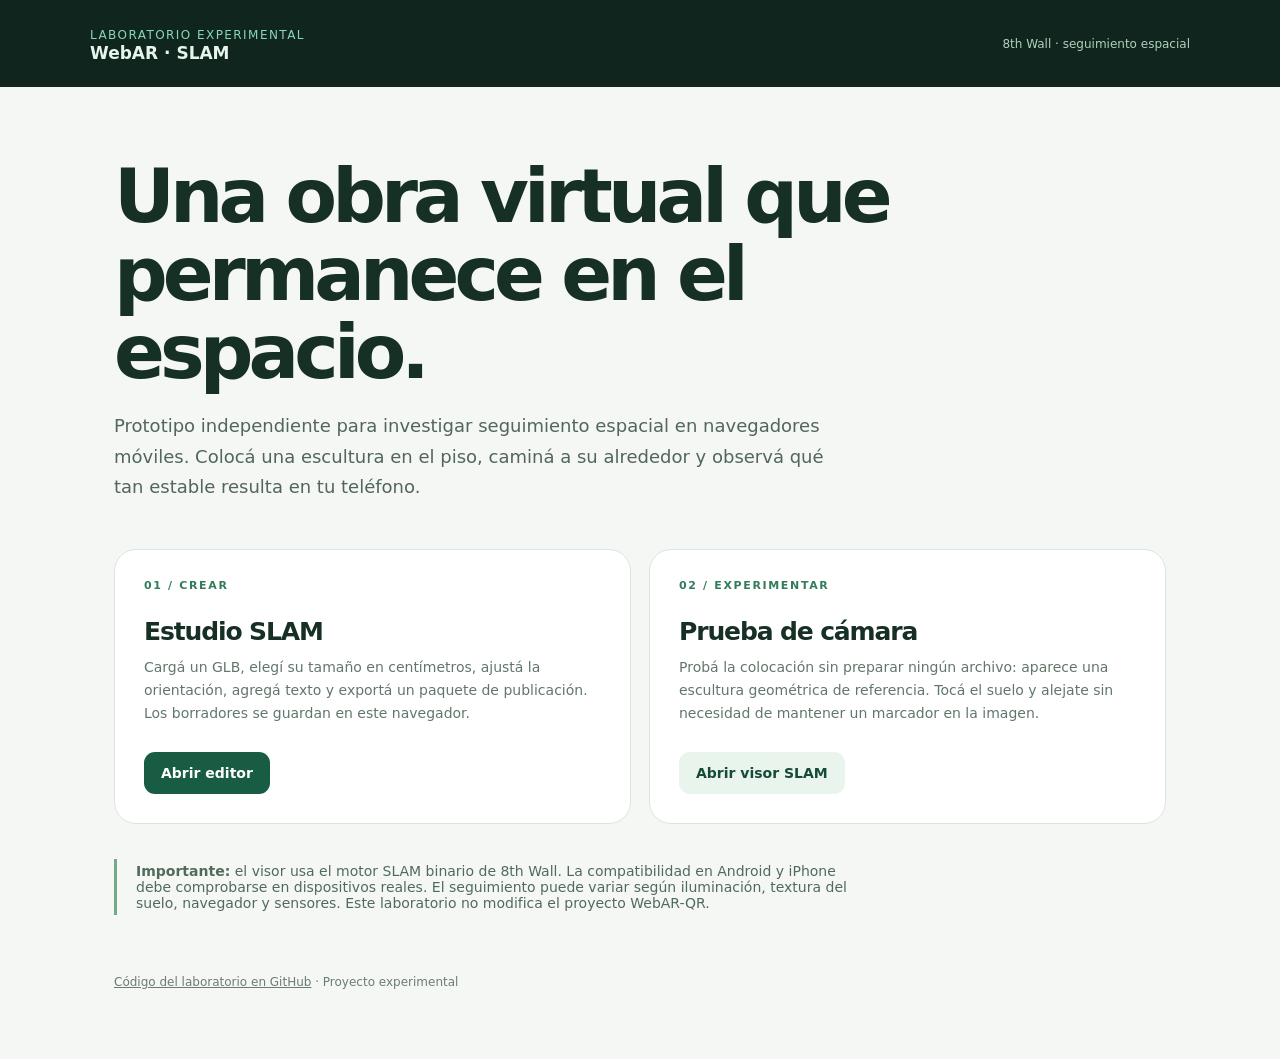
==== index.html @ 192cb311 "Create independent WebAR SLAM Lab landing page" ====
<!doctype html>
<html lang="es">
<head>
  <meta charset="utf-8">
  <meta name="viewport" content="width=device-width,initial-scale=1">
  <meta name="theme-color" content="#10251e">
  <title>WebAR · SLAM Lab</title>
  <style>
    :root{font-family:Inter,system-ui,-apple-system,sans-serif;color:#173025;background:#f5f7f4}
    *{box-sizing:border-box}body{margin:0}
    header{padding:24px max(24px,calc((100vw - 1100px)/2));background:#10251e;color:#e6f5eb;display:flex;justify-content:space-between;align-items:center;gap:20px}
    header small{font-size:12px;letter-spacing:.12em;text-transform:uppercase;color:#86d9b5}
    header strong{font-size:17px}a{color:inherit}
    main{max-width:1100px;margin:0 auto;padding:clamp(28px,6vw,70px) 24px}
    h1{font-size:clamp(40px,6.5vw,75px);letter-spacing:-.065em;line-height:1.04;margin:0 0 20px;max-width:850px}
    .lead{max-width:720px;font-size:18px;line-height:1.7;color:#52665b;margin:0 0 46px}
    .grid{display:grid;grid-template-columns:repeat(2,minmax(0,1fr));gap:18px}
    article{background:white;border:1px solid #dbe5df;padding:29px;border-radius:22px;min-height:275px;display:flex;flex-direction:column}
    .eyebrow{font-size:11px;font-weight:750;letter-spacing:.15em;color:#327c5b;text-transform:uppercase;margin-bottom:25px}
    h2{font-size:25px;letter-spacing:-.045em;margin:0 0 10px}
    p{line-height:1.65}article p{font-size:14px;color:#62776a;margin:0 0 27px}
    .button{display:inline-flex;justify-content:center;align-items:center;text-decoration:none;border-radius:11px;background:#175c43;color:white;padding:13px 17px;font-size:14px;font-weight:700;margin-top:auto;width:fit-content}
    .button.secondary{background:#e8f4ec;color:#174b39}
    aside{margin-top:35px;border-left:3px solid #74aa89;padding:4px 0 4px 19px;color:#516b5b;font-size:14px;max-width:750px}
    footer{font-size:12px;color:#6b7c72;margin-top:60px}
    @media(max-width:670px){.grid{grid-template-columns:1fr}header{padding:20px 24px}}
  </style>
</head>
<body>
  <header><div><small>Laboratorio experimental</small><br><strong>WebAR · SLAM</strong></div><span style="font-size:12px;color:#b0d0bc">8th Wall · seguimiento espacial</span></header>
  <main>
    <h1>Una obra virtual que permanece en el espacio.</h1>
    <p class="lead">Prototipo independiente para investigar seguimiento espacial en navegadores móviles. Colocá una escultura en el piso, caminá a su alrededor y observá qué tan estable resulta en tu teléfono.</p>
    <div class="grid">
      <article>
        <div class="eyebrow">01 / Crear</div>
        <h2>Estudio SLAM</h2>
        <p>Cargá un GLB, elegí su tamaño en centímetros, ajustá la orientación, agregá texto y exportá un paquete de publicación. Los borradores se guardan en este navegador.</p>
        <a class="button" href="estudio.html">Abrir editor</a>
      </article>
      <article>
        <div class="eyebrow">02 / Experimentar</div>
        <h2>Prueba de cámara</h2>
        <p>Probá la colocación sin preparar ningún archivo: aparece una escultura geométrica de referencia. Tocá el suelo y alejate sin necesidad de mantener un marcador en la imagen.</p>
        <a class="button secondary" href="visor.html">Abrir visor SLAM</a>
      </article>
    </div>
    <aside><strong>Importante:</strong> el visor usa el motor SLAM binario de 8th Wall. La compatibilidad en Android y iPhone debe comprobarse en dispositivos reales. El seguimiento puede variar según iluminación, textura del suelo, navegador y sensores. Este laboratorio no modifica el proyecto WebAR-QR.</aside>
    <footer><a href="https://github.com/angelv-salazar/webAR-SLAM-Lab">Código del laboratorio en GitHub</a> · Proyecto experimental</footer>
  </main>
</body>
</html>
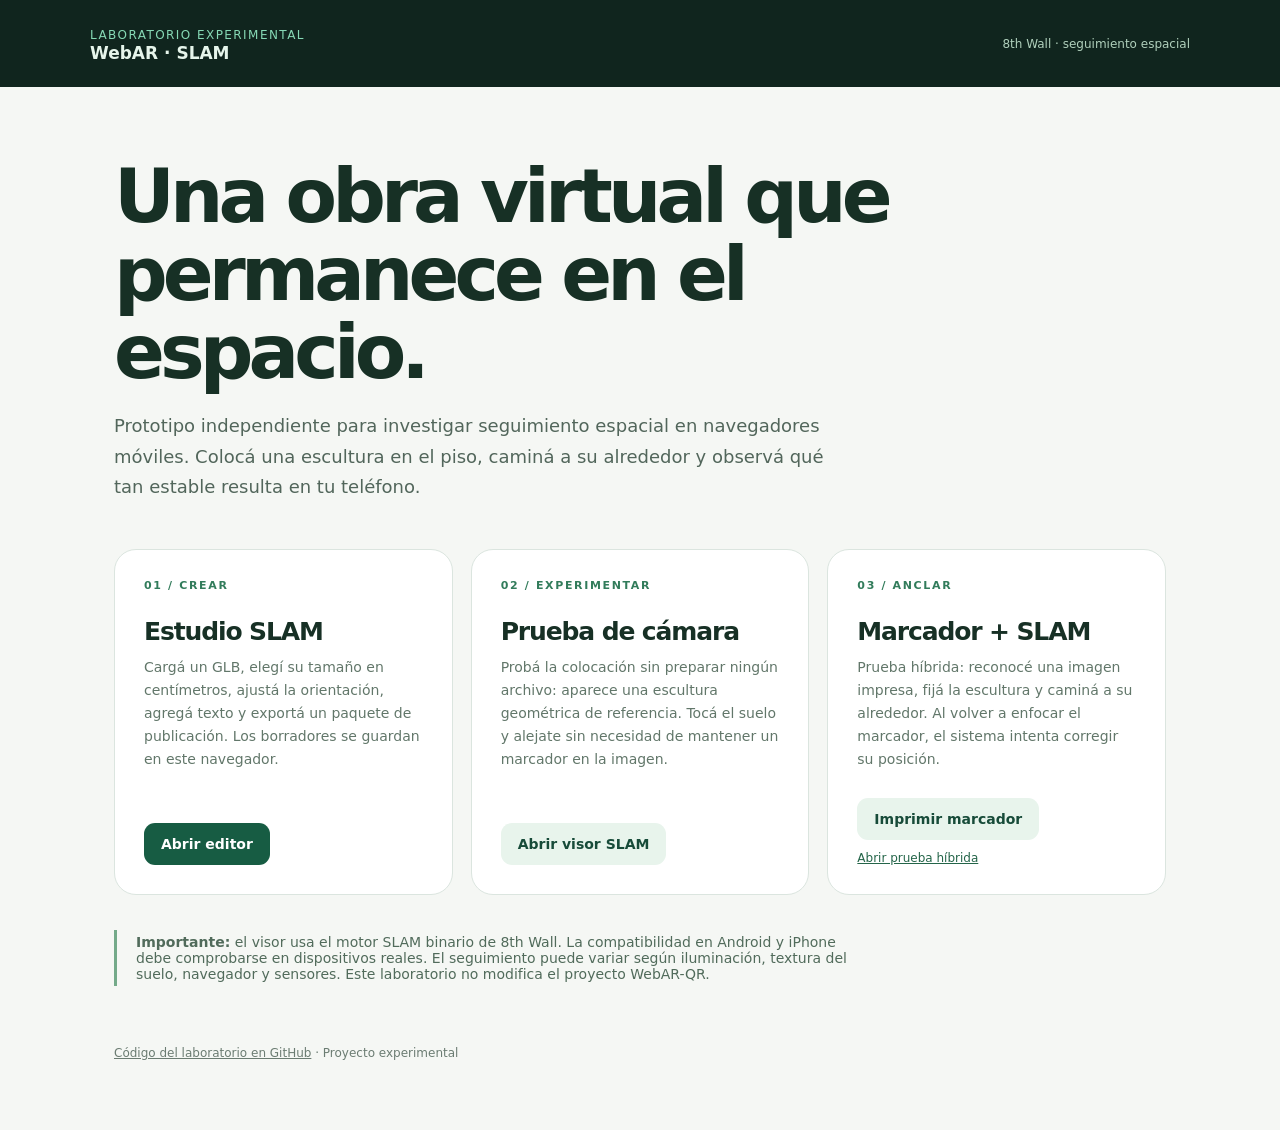
==== commit 8ebee7cb: "Add hybrid 8th Wall marker+SLAM experiment to lab homepage" ====
--- a/index.html
+++ b/index.html
@@ -14,7 +14,7 @@
     main{max-width:1100px;margin:0 auto;padding:clamp(28px,6vw,70px) 24px}
     h1{font-size:clamp(40px,6.5vw,75px);letter-spacing:-.065em;line-height:1.04;margin:0 0 20px;max-width:850px}
     .lead{max-width:720px;font-size:18px;line-height:1.7;color:#52665b;margin:0 0 46px}
-    .grid{display:grid;grid-template-columns:repeat(2,minmax(0,1fr));gap:18px}
+    .grid{display:grid;grid-template-columns:repeat(3,minmax(0,1fr));gap:18px}
     article{background:white;border:1px solid #dbe5df;padding:29px;border-radius:22px;min-height:275px;display:flex;flex-direction:column}
     .eyebrow{font-size:11px;font-weight:750;letter-spacing:.15em;color:#327c5b;text-transform:uppercase;margin-bottom:25px}
     h2{font-size:25px;letter-spacing:-.045em;margin:0 0 10px}
@@ -44,6 +44,13 @@
         <p>Probá la colocación sin preparar ningún archivo: aparece una escultura geométrica de referencia. Tocá el suelo y alejate sin necesidad de mantener un marcador en la imagen.</p>
         <a class="button secondary" href="visor.html">Abrir visor SLAM</a>
       </article>
+      <article>
+        <div class="eyebrow">03 / Anclar</div>
+        <h2>Marcador + SLAM</h2>
+        <p>Prueba híbrida: reconocé una imagen impresa, fijá la escultura y caminá a su alrededor. Al volver a enfocar el marcador, el sistema intenta corregir su posición.</p>
+        <a class="button secondary" href="imprimir-hibrido.html">Imprimir marcador</a>
+        <a href="hibrido.html" style="font-size:12px;color:#246549;margin-top:11px">Abrir prueba híbrida</a>
+      </article>
     </div>
     <aside><strong>Importante:</strong> el visor usa el motor SLAM binario de 8th Wall. La compatibilidad en Android y iPhone debe comprobarse en dispositivos reales. El seguimiento puede variar según iluminación, textura del suelo, navegador y sensores. Este laboratorio no modifica el proyecto WebAR-QR.</aside>
     <footer><a href="https://github.com/angelv-salazar/webAR-SLAM-Lab">Código del laboratorio en GitHub</a> · Proyecto experimental</footer>
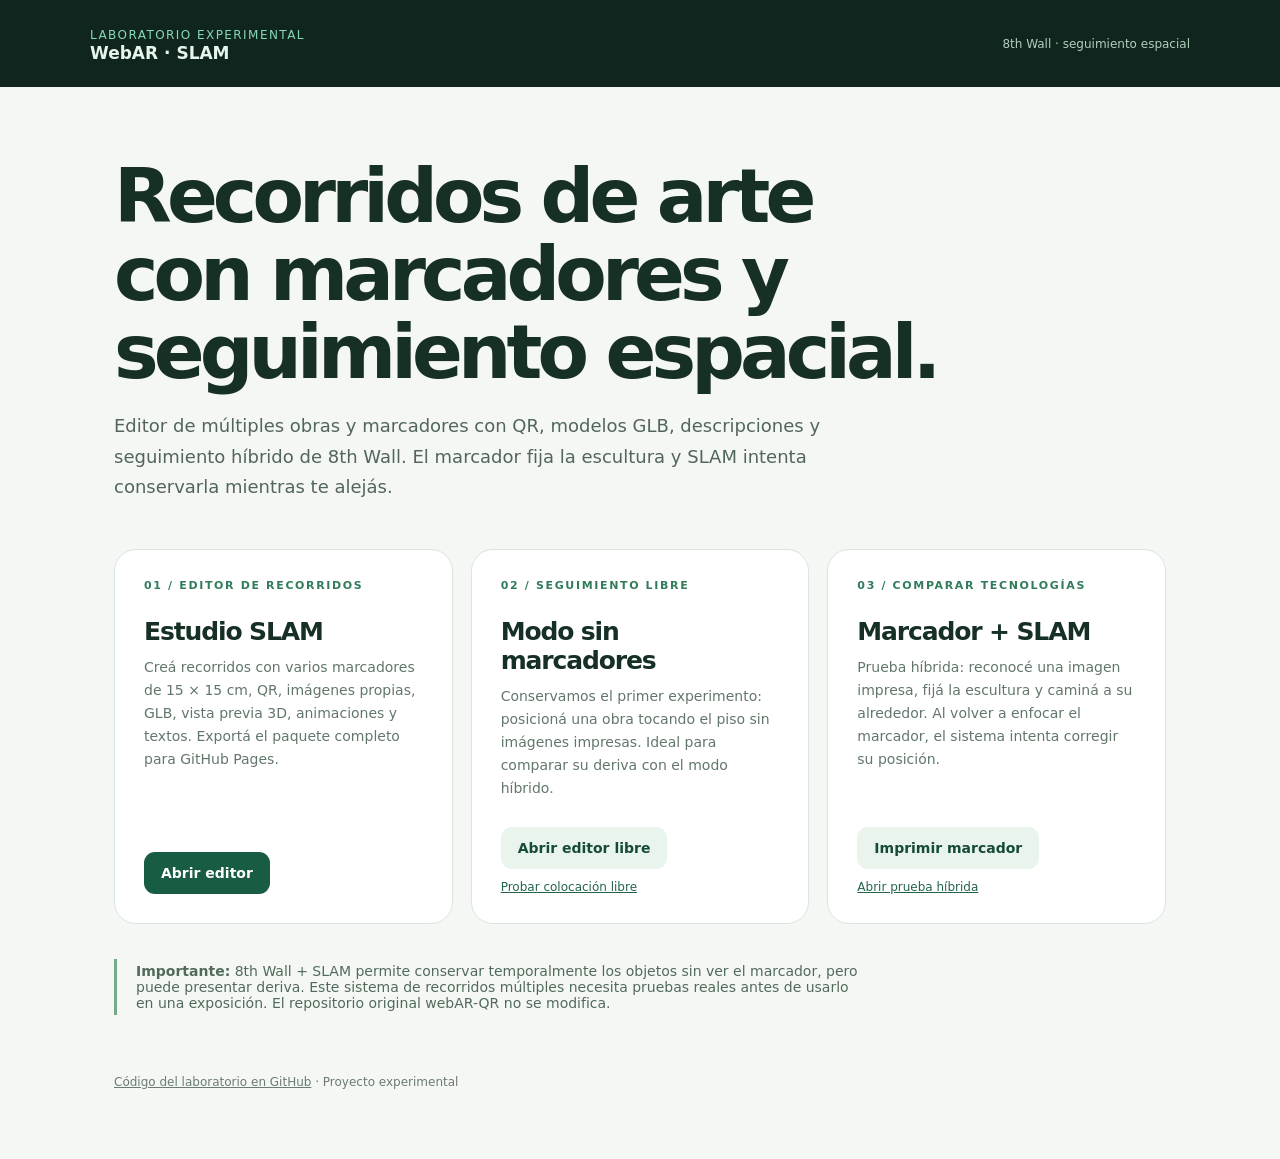
==== commit ccb8e463: "Make multi-marker SLAM routes the primary lab workflow and keep original free-placement experiment a" ====
--- a/index.html
+++ b/index.html
@@ -29,30 +29,31 @@
 <body>
   <header><div><small>Laboratorio experimental</small><br><strong>WebAR · SLAM</strong></div><span style="font-size:12px;color:#b0d0bc">8th Wall · seguimiento espacial</span></header>
   <main>
-    <h1>Una obra virtual que permanece en el espacio.</h1>
-    <p class="lead">Prototipo independiente para investigar seguimiento espacial en navegadores móviles. Colocá una escultura en el piso, caminá a su alrededor y observá qué tan estable resulta en tu teléfono.</p>
+    <h1>Recorridos de arte con marcadores y seguimiento espacial.</h1>
+    <p class="lead">Editor de múltiples obras y marcadores con QR, modelos GLB, descripciones y seguimiento híbrido de 8th Wall. El marcador fija la escultura y SLAM intenta conservarla mientras te alejás.</p>
     <div class="grid">
       <article>
-        <div class="eyebrow">01 / Crear</div>
+        <div class="eyebrow">01 / Editor de recorridos</div>
         <h2>Estudio SLAM</h2>
-        <p>Cargá un GLB, elegí su tamaño en centímetros, ajustá la orientación, agregá texto y exportá un paquete de publicación. Los borradores se guardan en este navegador.</p>
+        <p>Creá recorridos con varios marcadores de 15 × 15 cm, QR, imágenes propias, GLB, vista previa 3D, animaciones y textos. Exportá el paquete completo para GitHub Pages.</p>
         <a class="button" href="estudio.html">Abrir editor</a>
       </article>
       <article>
-        <div class="eyebrow">02 / Experimentar</div>
-        <h2>Prueba de cámara</h2>
-        <p>Probá la colocación sin preparar ningún archivo: aparece una escultura geométrica de referencia. Tocá el suelo y alejate sin necesidad de mantener un marcador en la imagen.</p>
-        <a class="button secondary" href="visor.html">Abrir visor SLAM</a>
+        <div class="eyebrow">02 / Seguimiento libre</div>
+        <h2>Modo sin marcadores</h2>
+        <p>Conservamos el primer experimento: posicioná una obra tocando el piso sin imágenes impresas. Ideal para comparar su deriva con el modo híbrido.</p>
+        <a class="button secondary" href="estudio-libre.html">Abrir editor libre</a>
+        <a href="visor.html" style="font-size:12px;color:#246549;margin-top:11px">Probar colocación libre</a>
       </article>
       <article>
-        <div class="eyebrow">03 / Anclar</div>
+        <div class="eyebrow">03 / Comparar tecnologías</div>
         <h2>Marcador + SLAM</h2>
         <p>Prueba híbrida: reconocé una imagen impresa, fijá la escultura y caminá a su alrededor. Al volver a enfocar el marcador, el sistema intenta corregir su posición.</p>
         <a class="button secondary" href="imprimir-hibrido.html">Imprimir marcador</a>
         <a href="hibrido.html" style="font-size:12px;color:#246549;margin-top:11px">Abrir prueba híbrida</a>
       </article>
     </div>
-    <aside><strong>Importante:</strong> el visor usa el motor SLAM binario de 8th Wall. La compatibilidad en Android y iPhone debe comprobarse en dispositivos reales. El seguimiento puede variar según iluminación, textura del suelo, navegador y sensores. Este laboratorio no modifica el proyecto WebAR-QR.</aside>
+    <aside><strong>Importante:</strong> 8th Wall + SLAM permite conservar temporalmente los objetos sin ver el marcador, pero puede presentar deriva. Este sistema de recorridos múltiples necesita pruebas reales antes de usarlo en una exposición. El repositorio original webAR-QR no se modifica.</aside>
     <footer><a href="https://github.com/angelv-salazar/webAR-SLAM-Lab">Código del laboratorio en GitHub</a> · Proyecto experimental</footer>
   </main>
 </body>
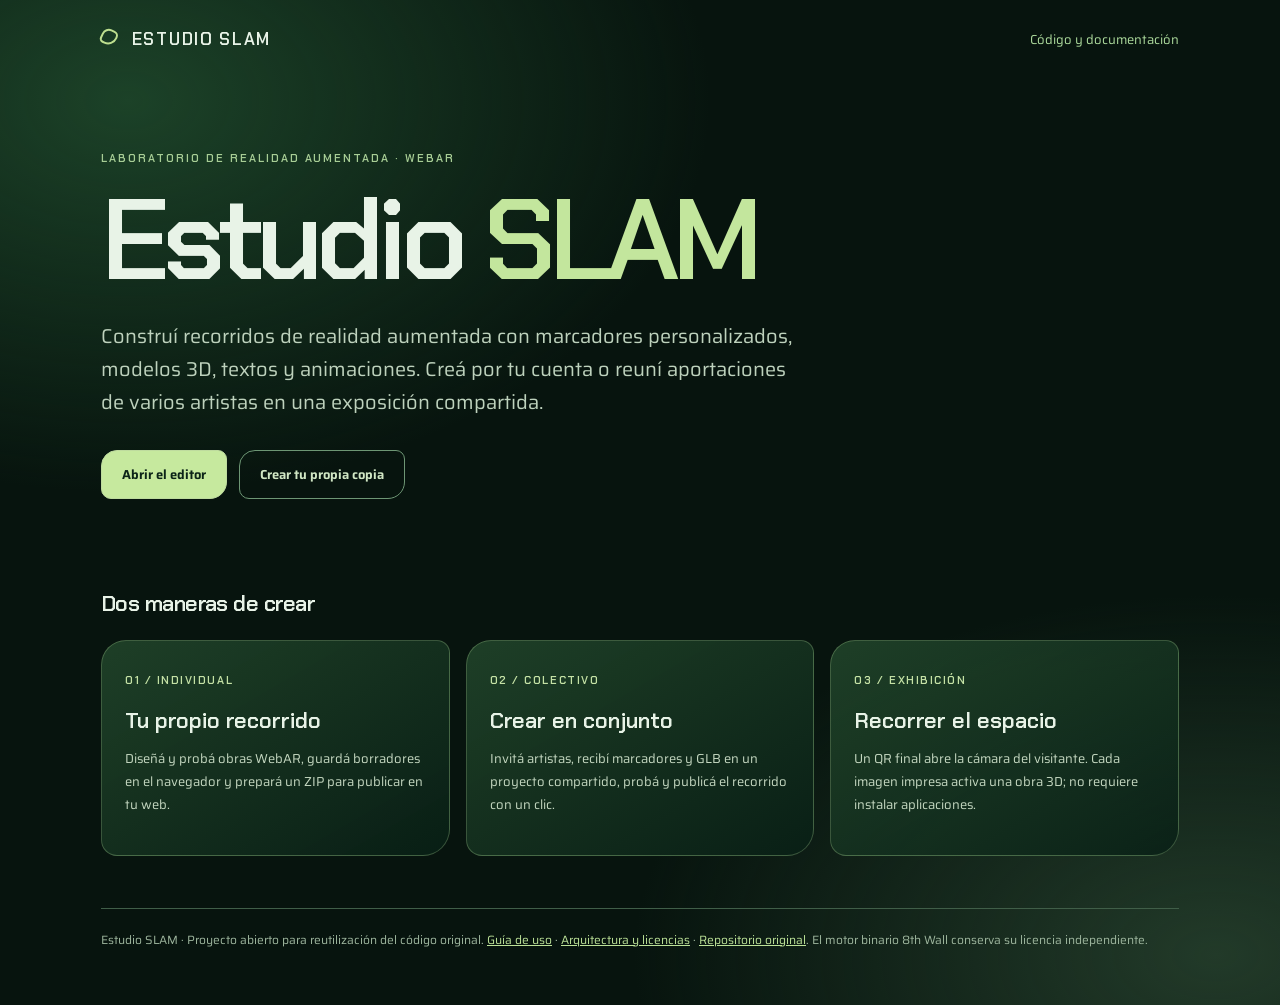
==== commit aa3992f6: "Prepare Estudio SLAM for forks: beginner guides, portable Supabase setup, license and clean reposito" ====
--- a/index.html
+++ b/index.html
@@ -1,60 +1,67 @@
 <!doctype html>
 <html lang="es">
 <head>
-  <meta charset="utf-8">
-  <meta name="viewport" content="width=device-width,initial-scale=1">
-  <meta name="theme-color" content="#10251e">
-  <title>WebAR · SLAM Lab</title>
-  <style>
-    :root{font-family:Inter,system-ui,-apple-system,sans-serif;color:#173025;background:#f5f7f4}
-    *{box-sizing:border-box}body{margin:0}
-    header{padding:24px max(24px,calc((100vw - 1100px)/2));background:#10251e;color:#e6f5eb;display:flex;justify-content:space-between;align-items:center;gap:20px}
-    header small{font-size:12px;letter-spacing:.12em;text-transform:uppercase;color:#86d9b5}
-    header strong{font-size:17px}a{color:inherit}
-    main{max-width:1100px;margin:0 auto;padding:clamp(28px,6vw,70px) 24px}
-    h1{font-size:clamp(40px,6.5vw,75px);letter-spacing:-.065em;line-height:1.04;margin:0 0 20px;max-width:850px}
-    .lead{max-width:720px;font-size:18px;line-height:1.7;color:#52665b;margin:0 0 46px}
-    .grid{display:grid;grid-template-columns:repeat(3,minmax(0,1fr));gap:18px}
-    article{background:white;border:1px solid #dbe5df;padding:29px;border-radius:22px;min-height:275px;display:flex;flex-direction:column}
-    .eyebrow{font-size:11px;font-weight:750;letter-spacing:.15em;color:#327c5b;text-transform:uppercase;margin-bottom:25px}
-    h2{font-size:25px;letter-spacing:-.045em;margin:0 0 10px}
-    p{line-height:1.65}article p{font-size:14px;color:#62776a;margin:0 0 27px}
-    .button{display:inline-flex;justify-content:center;align-items:center;text-decoration:none;border-radius:11px;background:#175c43;color:white;padding:13px 17px;font-size:14px;font-weight:700;margin-top:auto;width:fit-content}
-    .button.secondary{background:#e8f4ec;color:#174b39}
-    aside{margin-top:35px;border-left:3px solid #74aa89;padding:4px 0 4px 19px;color:#516b5b;font-size:14px;max-width:750px}
-    footer{font-size:12px;color:#6b7c72;margin-top:60px}
-    @media(max-width:670px){.grid{grid-template-columns:1fr}header{padding:20px 24px}}
-  </style>
+<meta charset="utf-8">
+<meta name="viewport" content="width=device-width,initial-scale=1">
+<meta name="theme-color" content="#0b1c15">
+<title>Estudio SLAM · Recorridos WebAR</title>
+<link rel="preconnect" href="https://fonts.googleapis.com">
+<link rel="preconnect" href="https://fonts.gstatic.com" crossorigin>
+<link href="https://fonts.googleapis.com/css2?family=Chakra+Petch:wght@400;500;600;700&family=Saira:wght@400;500;600&display=swap" rel="stylesheet">
+<style>
+:root{font-family:"Saira",system-ui,sans-serif;color:#e8f3e7;background:#07140e}
+*{box-sizing:border-box}
+body{min-height:100vh;margin:0;background:radial-gradient(ellipse 70% 60% at 10% 10%,#1c4228 0%,transparent 65%),radial-gradient(ellipse 70% 55% at 95% 95%,#223a29 0%,transparent 65%),#07140e}
+.wrap{max-width:1130px;margin:auto;padding:28px 26px 55px}
+nav{display:flex;justify-content:space-between;align-items:center;gap:20px;flex-wrap:wrap}
+nav a{color:#addb9d;text-decoration:none;font-size:13px}
+.brand{font:600 17px "Chakra Petch",sans-serif;letter-spacing:.1em}
+.brand i{display:inline-block;width:16px;height:16px;border:2px solid #bedf8f;border-radius:47% 32% 61% 26%;transform:rotate(25deg);margin-right:9px}
+.hero{padding:90px 0 52px;max-width:870px}
+.eyebrow{font:600 11px "Chakra Petch",sans-serif;text-transform:uppercase;letter-spacing:.18em;color:#a7cd95}
+h1{font:600 clamp(52px,9vw,116px)/.95 "Chakra Petch",sans-serif;letter-spacing:-.06em;margin:20px 0 26px}
+h1 em{color:#c3e69d;font-style:normal}
+.lead{font-size:clamp(15px,2.4vw,20px);line-height:1.65;color:#bed2bd;max-width:710px}
+.actions{display:flex;flex-wrap:wrap;gap:12px;margin:31px 0}
+.action{display:inline-block;text-decoration:none;border:1px solid #bedb9e;border-radius:16px 9px 17px 10px;padding:13px 20px;font-size:13px;font-weight:650;color:#0c2418;background:#c6e99e}
+.action.secondary{background:transparent;color:#d1e7c4;border-color:#6d9674}
+.section-head{font:600 22px "Chakra Petch",sans-serif;letter-spacing:-.025em;margin:7px 0 22px}
+.grid{display:grid;grid-template-columns:repeat(3,minmax(0,1fr));gap:16px}
+.card{padding:25px 23px;background:linear-gradient(150deg,rgba(38,77,47,.76),rgba(9,32,22,.88));border:1px solid rgba(175,218,152,.29);border-radius:25px 13px 27px 16px;min-height:210px}
+.card small{font:600 11px "Chakra Petch",sans-serif;letter-spacing:.14em;color:#c4e1a5}
+h2{font:600 22px "Chakra Petch",sans-serif;margin:15px 0 10px}
+.card p{font-size:13px;line-height:1.75;color:#c5d8c1}
+a:focus-visible{outline:2px solid #d0faad;outline-offset:4px}
+.foot{border-top:1px solid #405e48;margin-top:52px;padding-top:20px;color:#9eb69e;font-size:12px;line-height:1.8}
+.foot a{color:#bce298}
+@media(max-width:790px){.grid{grid-template-columns:1fr}.hero{padding:65px 0 35px}.wrap{padding:20px 18px 35px}.card{min-height:0}}
+</style>
 </head>
 <body>
-  <header><div><small>Laboratorio experimental</small><br><strong>WebAR · SLAM</strong></div><span style="font-size:12px;color:#b0d0bc">8th Wall · seguimiento espacial</span></header>
-  <main>
-    <h1>Recorridos de arte con marcadores y seguimiento espacial.</h1>
-    <p class="lead">Editor de múltiples obras y marcadores con QR, modelos GLB, descripciones y seguimiento híbrido de 8th Wall. El marcador fija la escultura y SLAM intenta conservarla mientras te alejás.</p>
-    <div class="grid">
-      <article>
-        <div class="eyebrow">01 / Editor de recorridos</div>
-        <h2>Estudio SLAM</h2>
-        <p>Creá recorridos con varios marcadores de 15 × 15 cm, QR, imágenes propias, GLB, vista previa 3D, animaciones y textos. Exportá el paquete completo para GitHub Pages.</p>
-        <a class="button" href="estudio.html">Abrir editor</a>
-      </article>
-      <article>
-        <div class="eyebrow">02 / Seguimiento libre</div>
-        <h2>Modo sin marcadores</h2>
-        <p>Conservamos el primer experimento: posicioná una obra tocando el piso sin imágenes impresas. Ideal para comparar su deriva con el modo híbrido.</p>
-        <a class="button secondary" href="estudio-libre.html">Abrir editor libre</a>
-        <a href="visor.html" style="font-size:12px;color:#246549;margin-top:11px">Probar colocación libre</a>
-      </article>
-      <article>
-        <div class="eyebrow">03 / Comparar tecnologías</div>
-        <h2>Marcador + SLAM</h2>
-        <p>Prueba híbrida: reconocé una imagen impresa, fijá la escultura y caminá a su alrededor. Al volver a enfocar el marcador, el sistema intenta corregir su posición.</p>
-        <a class="button secondary" href="imprimir-hibrido.html">Imprimir marcador</a>
-        <a href="hibrido.html" style="font-size:12px;color:#246549;margin-top:11px">Abrir prueba híbrida</a>
-      </article>
-    </div>
-    <aside><strong>Importante:</strong> 8th Wall + SLAM permite conservar temporalmente los objetos sin ver el marcador, pero puede presentar deriva. Este sistema de recorridos múltiples necesita pruebas reales antes de usarlo en una exposición. El repositorio original webAR-QR no se modifica.</aside>
-    <footer><a href="https://github.com/angelv-salazar/webAR-SLAM-Lab">Código del laboratorio en GitHub</a> · Proyecto experimental</footer>
-  </main>
+<div class="wrap">
+<nav><div class="brand"><i aria-hidden="true"></i> ESTUDIO SLAM</div><a href="./README.md">Código y documentación</a></nav>
+<main>
+<section class="hero">
+<p class="eyebrow">LABORATORIO DE REALIDAD AUMENTADA · WEBAR</p>
+<h1>Estudio <em>SLAM</em></h1>
+<p class="lead">Construí recorridos de realidad aumentada con marcadores personalizados, modelos 3D, textos y animaciones. Creá por tu cuenta o reuní aportaciones de varios artistas en una exposición compartida.</p>
+<div class="actions">
+  <a class="action" href="./estudio.html">Abrir el editor</a>
+  <a class="action secondary" href="./docs/INSTALACION-PASO-A-PASO.md">Crear tu propia copia</a>
+</div>
+</section>
+<h2 class="section-head">Dos maneras de crear</h2>
+<div class="grid">
+  <article class="card"><small>01 / INDIVIDUAL</small><h2>Tu propio recorrido</h2><p>Diseñá y probá obras WebAR, guardá borradores en el navegador y prepará un ZIP para publicar en tu web.</p></article>
+  <article class="card"><small>02 / COLECTIVO</small><h2>Crear en conjunto</h2><p>Invitá artistas, recibí marcadores y GLB en un proyecto compartido, probá y publicá el recorrido con un clic.</p></article>
+  <article class="card"><small>03 / EXHIBICIÓN</small><h2>Recorrer el espacio</h2><p>Un QR final abre la cámara del visitante. Cada imagen impresa activa una obra 3D; no requiere instalar aplicaciones.</p></article>
+</div>
+</main>
+<footer class="foot">Estudio SLAM · Proyecto abierto para reutilización del código original.
+<a href="./docs/USO-DEL-ESTUDIO.md">Guía de uso</a> ·
+<a href="./docs/ARQUITECTURA.md">Arquitectura y licencias</a> ·
+<a href="https://github.com/angelv-salazar/webAR-SLAM-Lab">Repositorio original</a>.
+El motor binario 8th Wall conserva su licencia independiente.</footer>
+</div>
 </body>
 </html>
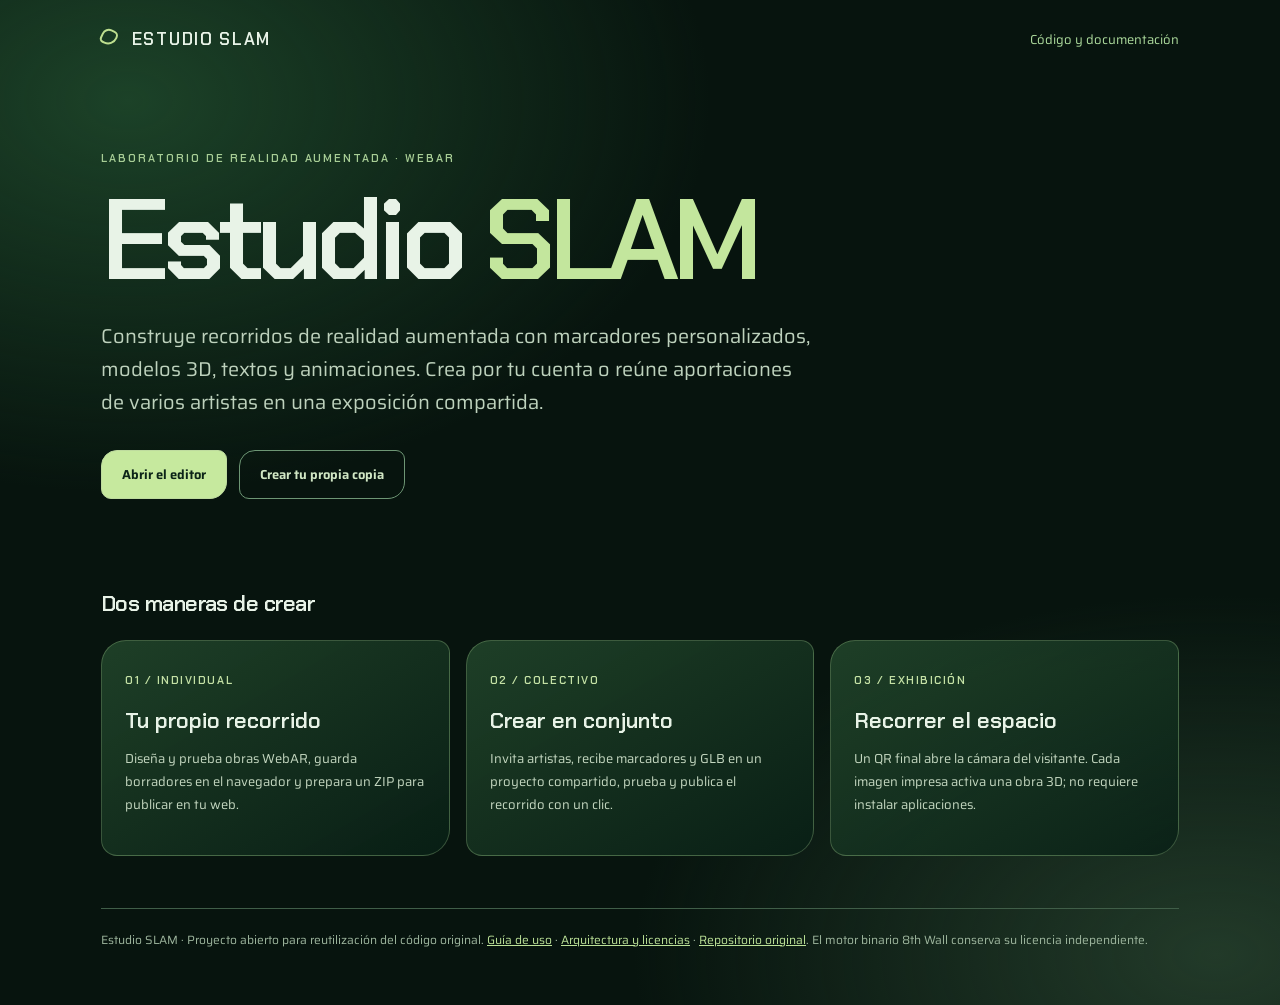
==== commit 5f621a66: "Unify all Estudio SLAM interface, docs and error text in neutral Latin American Spanish" ====
--- a/index.html
+++ b/index.html
@@ -44,7 +44,7 @@
 <section class="hero">
 <p class="eyebrow">LABORATORIO DE REALIDAD AUMENTADA · WEBAR</p>
 <h1>Estudio <em>SLAM</em></h1>
-<p class="lead">Construí recorridos de realidad aumentada con marcadores personalizados, modelos 3D, textos y animaciones. Creá por tu cuenta o reuní aportaciones de varios artistas en una exposición compartida.</p>
+<p class="lead">Construye recorridos de realidad aumentada con marcadores personalizados, modelos 3D, textos y animaciones. Crea por tu cuenta o reúne aportaciones de varios artistas en una exposición compartida.</p>
 <div class="actions">
   <a class="action" href="./estudio.html">Abrir el editor</a>
   <a class="action secondary" href="./docs/INSTALACION-PASO-A-PASO.md">Crear tu propia copia</a>
@@ -52,8 +52,8 @@
 </section>
 <h2 class="section-head">Dos maneras de crear</h2>
 <div class="grid">
-  <article class="card"><small>01 / INDIVIDUAL</small><h2>Tu propio recorrido</h2><p>Diseñá y probá obras WebAR, guardá borradores en el navegador y prepará un ZIP para publicar en tu web.</p></article>
-  <article class="card"><small>02 / COLECTIVO</small><h2>Crear en conjunto</h2><p>Invitá artistas, recibí marcadores y GLB en un proyecto compartido, probá y publicá el recorrido con un clic.</p></article>
+  <article class="card"><small>01 / INDIVIDUAL</small><h2>Tu propio recorrido</h2><p>Diseña y prueba obras WebAR, guarda borradores en el navegador y prepara un ZIP para publicar en tu web.</p></article>
+  <article class="card"><small>02 / COLECTIVO</small><h2>Crear en conjunto</h2><p>Invita artistas, recibe marcadores y GLB en un proyecto compartido, prueba y publica el recorrido con un clic.</p></article>
   <article class="card"><small>03 / EXHIBICIÓN</small><h2>Recorrer el espacio</h2><p>Un QR final abre la cámara del visitante. Cada imagen impresa activa una obra 3D; no requiere instalar aplicaciones.</p></article>
 </div>
 </main>
